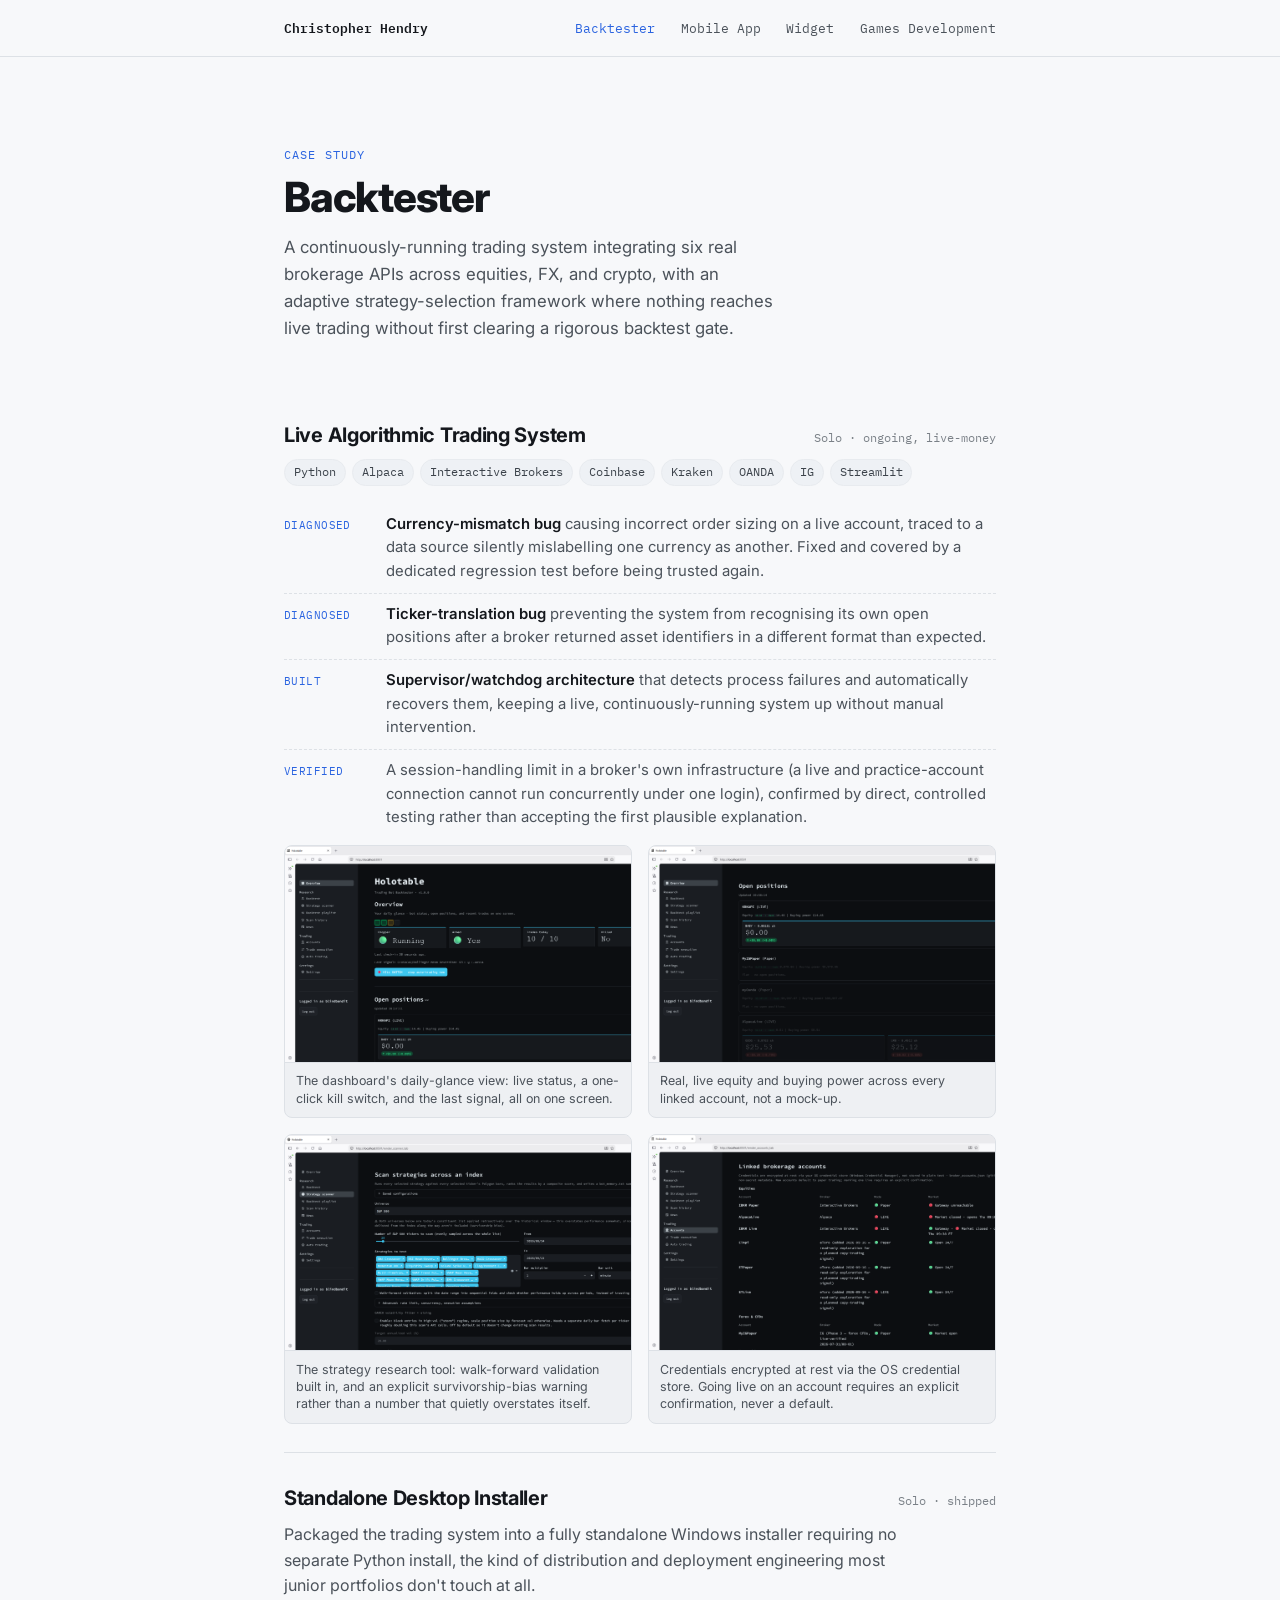
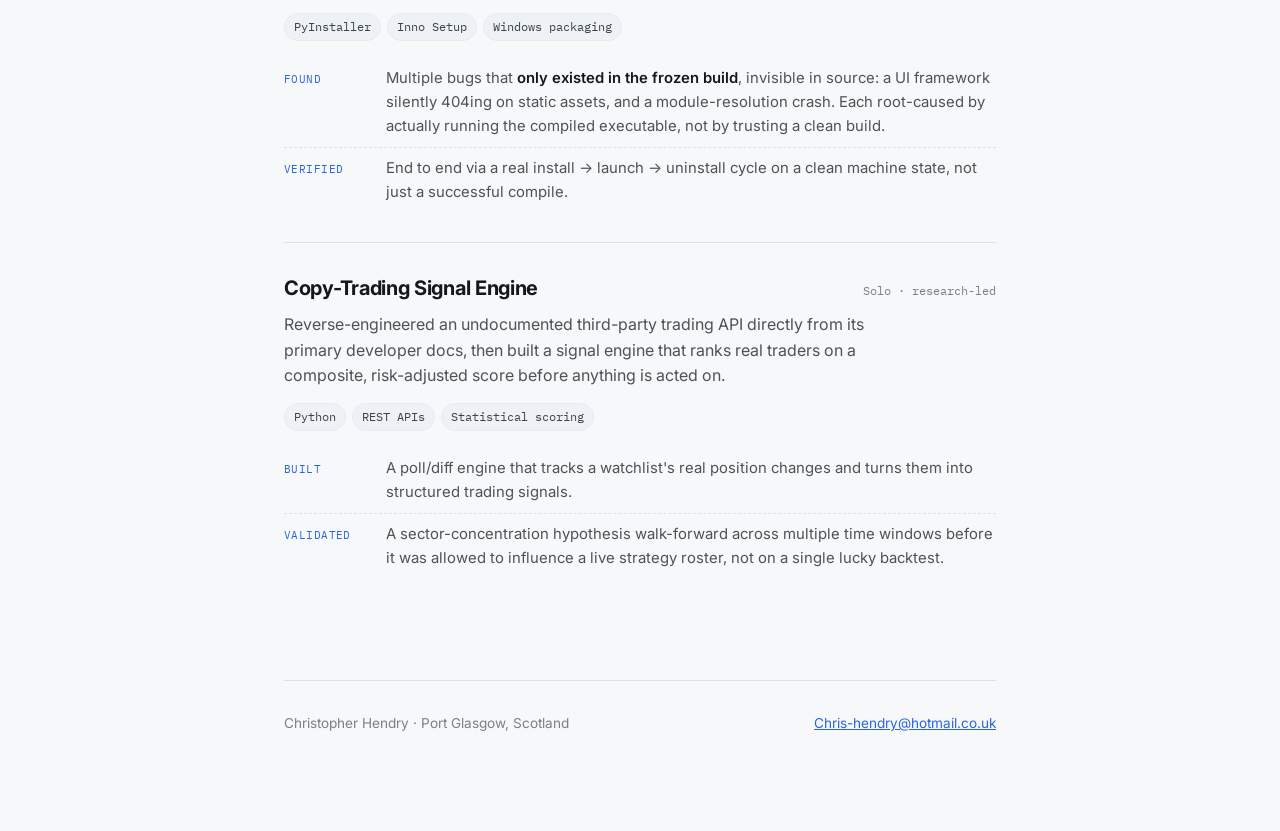
==== backtester.html @ 82032f60 "Split into a multi-page site Separate pages for backtester, mobile app, and widget instead of one lo" ====
<!doctype html>
<html lang="en">
<head>
<meta charset="utf-8">
<meta name="viewport" content="width=device-width, initial-scale=1">
<title>Backtester — Christopher Hendry</title>
<meta name="description" content="A continuously-running multi-broker trading system, its shipped Windows installer, and a copy-trading signal engine built on top of it.">
<link rel="stylesheet" href="styles.css">
</head>
<body>

<nav class="site-nav">
  <div class="site-nav-inner">
    <a class="brand" href="index.html">Christopher Hendry</a>
    <a href="backtester.html" class="active">Backtester</a>
    <a href="mobile-app.html">Mobile App</a>
    <a href="widget.html">Widget</a>
    <a href="games-development.html">Games Development</a>
  </div>
</nav>

<div class="wrap">

  <header class="page-header">
    <p class="eyebrow">Case Study</p>
    <h1>Backtester</h1>
    <p class="tagline">A continuously-running trading system integrating six real brokerage APIs across equities, FX, and crypto, with an adaptive strategy-selection framework where nothing reaches live trading without first clearing a rigorous backtest gate.</p>
  </header>

  <section style="margin-top: 0;">
    <div class="case">
      <div class="case-head">
        <h3>Live Algorithmic Trading System</h3>
        <span class="kind">Solo · ongoing, live-money</span>
      </div>
      <div class="stack">
        <span>Python</span><span>Alpaca</span><span>Interactive Brokers</span><span>Coinbase</span><span>Kraken</span><span>OANDA</span><span>IG</span><span>Streamlit</span>
      </div>
      <ul class="log">
        <li><span class="tag">Diagnosed</span><p><strong>Currency-mismatch bug</strong> causing incorrect order sizing on a live account, traced to a data source silently mislabelling one currency as another. Fixed and covered by a dedicated regression test before being trusted again.</p></li>
        <li><span class="tag">Diagnosed</span><p><strong>Ticker-translation bug</strong> preventing the system from recognising its own open positions after a broker returned asset identifiers in a different format than expected.</p></li>
        <li><span class="tag">Built</span><p><strong>Supervisor/watchdog architecture</strong> that detects process failures and automatically recovers them, keeping a live, continuously-running system up without manual intervention.</p></li>
        <li><span class="tag">Verified</span><p>A session-handling limit in a broker's own infrastructure (a live and practice-account connection cannot run concurrently under one login), confirmed by direct, controlled testing rather than accepting the first plausible explanation.</p></li>
      </ul>

      <div class="gallery gallery-wide">
        <figure>
          <img src="screenshots/dashboard-overview.png" alt="Chopper dashboard overview: status tiles, kill switch, last signal, and open positions" loading="lazy">
          <figcaption>The dashboard's daily-glance view: live status, a one-click kill switch, and the last signal, all on one screen.</figcaption>
        </figure>
        <figure>
          <img src="screenshots/dashboard-open-positions.png" alt="Open positions across every linked brokerage account, live equity and buying power shown per account" loading="lazy">
          <figcaption>Real, live equity and buying power across every linked account, not a mock-up.</figcaption>
        </figure>
        <figure>
          <img src="screenshots/dashboard-strategy-scanner.png" alt="Strategy scanner configuration screen with an explicit survivorship-bias warning and walk-forward validation option" loading="lazy">
          <figcaption>The strategy research tool: walk-forward validation built in, and an explicit survivorship-bias warning rather than a number that quietly overstates itself.</figcaption>
        </figure>
        <figure>
          <img src="screenshots/dashboard-accounts.png" alt="Linked brokerage accounts screen showing encrypted credential storage and live account status" loading="lazy">
          <figcaption>Credentials encrypted at rest via the OS credential store. Going live on an account requires an explicit confirmation, never a default.</figcaption>
        </figure>
      </div>
    </div>

    <div class="case">
      <div class="case-head">
        <h3>Standalone Desktop Installer</h3>
        <span class="kind">Solo · shipped</span>
      </div>
      <p class="summary">Packaged the trading system into a fully standalone Windows installer requiring no separate Python install, the kind of distribution and deployment engineering most junior portfolios don't touch at all.</p>
      <div class="stack">
        <span>PyInstaller</span><span>Inno Setup</span><span>Windows packaging</span>
      </div>
      <ul class="log">
        <li><span class="tag">Found</span><p>Multiple bugs that <strong>only existed in the frozen build</strong>, invisible in source: a UI framework silently 404ing on static assets, and a module-resolution crash. Each root-caused by actually running the compiled executable, not by trusting a clean build.</p></li>
        <li><span class="tag">Verified</span><p>End to end via a real install → launch → uninstall cycle on a clean machine state, not just a successful compile.</p></li>
      </ul>
    </div>

    <div class="case">
      <div class="case-head">
        <h3>Copy-Trading Signal Engine</h3>
        <span class="kind">Solo · research-led</span>
      </div>
      <p class="summary">Reverse-engineered an undocumented third-party trading API directly from its primary developer docs, then built a signal engine that ranks real traders on a composite, risk-adjusted score before anything is acted on.</p>
      <div class="stack">
        <span>Python</span><span>REST APIs</span><span>Statistical scoring</span>
      </div>
      <ul class="log">
        <li><span class="tag">Built</span><p>A poll/diff engine that tracks a watchlist's real position changes and turns them into structured trading signals.</p></li>
        <li><span class="tag">Validated</span><p>A sector-concentration hypothesis walk-forward across multiple time windows before it was allowed to influence a live strategy roster, not on a single lucky backtest.</p></li>
      </ul>
    </div>
  </section>

  <footer>
    <span>Christopher Hendry · Port Glasgow, Scotland</span>
    <a href="mailto:Chris-hendry@hotmail.co.uk">Chris-hendry@hotmail.co.uk</a>
  </footer>

</div>

<div class="lightbox" id="lightbox"><img id="lightbox-img" src="" alt=""></div>
<script src="script.js"></script>
</body>
</html>
---- styles.css ----
@import url('https://fonts.googleapis.com/css2?family=Inter:wght@100..900&family=IBM+Plex+Mono:wght@400;500;600&display=swap');

:root {
  --bg: #0a0b0d;
  --bg-raised: #131519;
  --bg-raised-2: #1a1d22;
  --ink: #eef0f2;
  --ink-soft: #a7adb6;
  --ink-faint: #6b7178;
  --rule: rgba(255,255,255,0.10);
  --rule-soft: rgba(255,255,255,0.06);
  --accent: #5a93ff;
  --accent-bright: #85b2ff;
  --accent-ink: #dbe7ff;
  --accent-soft: rgba(90,147,255,0.14);
  --tag-bg: rgba(255,255,255,0.05);
  --tag-ink: #c3c8d1;
  --link: #85b2ff;
}

@media (prefers-color-scheme: light) {
  :root:not([data-theme="dark"]) {
    --bg: #f7f8fa;
    --bg-raised: #eef0f3;
    --bg-raised-2: #e4e7ec;
    --ink: #14171c;
    --ink-soft: #4b525a;
    --ink-faint: #7a8087;
    --rule: #dde1e6;
    --rule-soft: #e8ebef;
    --accent: #2b64e0;
    --accent-bright: #1d4fc0;
    --accent-ink: #123a8f;
    --accent-soft: #e2ebff;
    --tag-bg: #eef1f5;
    --tag-ink: #3c434b;
    --link: #2b64e0;
  }
}

:root[data-theme="light"] {
  --bg: #f7f8fa;
  --bg-raised: #eef0f3;
  --bg-raised-2: #e4e7ec;
  --ink: #14171c;
  --ink-soft: #4b525a;
  --ink-faint: #7a8087;
  --rule: #dde1e6;
  --rule-soft: #e8ebef;
  --accent: #2b64e0;
  --accent-bright: #1d4fc0;
  --accent-ink: #123a8f;
  --accent-soft: #e2ebff;
  --tag-bg: #eef1f5;
  --tag-ink: #3c434b;
  --link: #2b64e0;
}

* { box-sizing: border-box; }
html { background: var(--bg); }
body {
  background: var(--bg);
  color: var(--ink);
  font-family: 'Inter', system-ui, -apple-system, sans-serif;
  font-size: 16px;
  line-height: 1.6;
  margin: 0;
}
::selection { background: var(--accent-soft); color: var(--accent-ink); }
a { color: var(--link); }

.wrap { max-width: 760px; margin: 0 auto; padding: 0 1.5rem 6rem; }

/* ---------- Site nav ---------- */
.site-nav {
  border-bottom: 1px solid var(--rule);
  margin-bottom: 3rem;
}
.site-nav-inner {
  max-width: 760px;
  margin: 0 auto;
  padding: 1.1rem 1.5rem;
  display: flex;
  align-items: center;
  gap: 1.6rem;
  flex-wrap: wrap;
}
.site-nav a {
  font-family: 'IBM Plex Mono', monospace;
  font-size: 0.82rem;
  text-decoration: none;
  color: var(--ink-soft);
}
.site-nav a.brand {
  color: var(--ink);
  font-weight: 600;
  margin-right: auto;
}
.site-nav a:not(.brand):hover { color: var(--ink); }
.site-nav a.active { color: var(--accent); }

/* ---------- Hero (index only) ---------- */
header.hero { padding-top: 2rem; margin-bottom: 3.5rem; }
.eyebrow {
  font-family: 'IBM Plex Mono', monospace;
  font-size: 0.78rem;
  letter-spacing: 0.09em;
  text-transform: uppercase;
  color: var(--accent);
  margin: 0 0 0.9rem;
}
h1 {
  font-family: 'Inter', sans-serif;
  font-weight: 800;
  font-size: clamp(2.4rem, 6vw, 3.4rem);
  line-height: 1.05;
  margin: 0 0 0.9rem;
  text-wrap: balance;
  letter-spacing: -0.03em;
}
.tagline {
  font-size: 1.15rem;
  color: var(--ink-soft);
  max-width: 46ch;
  text-wrap: balance;
  margin: 0 0 1.6rem;
}
.contact-row {
  display: flex;
  flex-wrap: wrap;
  gap: 0.5rem 0;
  font-family: 'IBM Plex Mono', monospace;
  font-size: 0.85rem;
  color: var(--ink-soft);
}
.contact-row span, .contact-row a {
  padding: 0 1rem;
  border-left: 1px solid var(--rule);
}
.contact-row span:first-child, .contact-row a:first-child {
  padding-left: 0;
  border-left: none;
}
.contact-row a { text-decoration: none; border-bottom: 1px solid transparent; }
.contact-row a:hover { border-bottom-color: var(--link); }

.principles {
  display: grid;
  grid-template-columns: repeat(3, 1fr);
  gap: 1px;
  background: var(--rule);
  border: 1px solid var(--rule);
  border-radius: 8px;
  overflow: hidden;
  margin: 2.4rem 0 0;
}
.principle { background: var(--bg-raised); padding: 1.1rem 1.15rem; }
.principle .num {
  font-family: 'IBM Plex Mono', monospace;
  font-size: 0.72rem;
  color: var(--accent);
  display: block;
  margin-bottom: 0.4rem;
}
.principle p { margin: 0; font-size: 0.9rem; color: var(--ink-soft); line-height: 1.45; }

/* ---------- Sections ---------- */
section { margin-top: 4.2rem; }
.section-head {
  display: flex;
  align-items: baseline;
  gap: 0.9rem;
  margin-bottom: 1.6rem;
  border-bottom: 1px solid var(--rule);
  padding-bottom: 0.8rem;
}
.section-head h2 {
  font-family: 'Inter', sans-serif;
  font-weight: 700;
  font-size: 1.5rem;
  letter-spacing: -0.02em;
  margin: 0;
}
.section-head .section-note {
  font-family: 'IBM Plex Mono', monospace;
  font-size: 0.75rem;
  color: var(--ink-faint);
}

/* ---------- Project hub cards (index only) ---------- */
.project-grid {
  display: grid;
  grid-template-columns: 1fr 1fr;
  gap: 1px;
  background: var(--rule);
  border: 1px solid var(--rule);
  border-radius: 8px;
  overflow: hidden;
}
.project-card {
  background: var(--bg-raised);
  padding: 1.4rem 1.5rem;
  text-decoration: none;
  color: inherit;
  display: block;
  transition: background 0.15s ease;
}
.project-card:hover { background: var(--bg-raised-2); }
.project-card .tag-line {
  font-family: 'IBM Plex Mono', monospace;
  font-size: 0.7rem;
  color: var(--accent);
  text-transform: uppercase;
  letter-spacing: 0.06em;
  margin-bottom: 0.5rem;
}
.project-card h3 {
  font-family: 'Inter', sans-serif;
  font-weight: 700;
  font-size: 1.1rem;
  letter-spacing: -0.01em;
  margin: 0 0 0.4rem;
  color: var(--ink);
}
.project-card p { margin: 0; font-size: 0.88rem; color: var(--ink-soft); line-height: 1.45; }
.project-card .go {
  display: inline-block;
  margin-top: 0.8rem;
  font-family: 'IBM Plex Mono', monospace;
  font-size: 0.78rem;
  color: var(--accent);
}

/* ---------- Page header (sub-pages) ---------- */
.page-header { padding-top: 2.5rem; margin-bottom: 3rem; }
.page-header .eyebrow { margin-bottom: 0.7rem; }
.page-header h1 { font-size: clamp(2rem, 5vw, 2.6rem); }
.page-header .tagline { font-size: 1.05rem; }

/* ---------- Case studies ---------- */
.case { padding: 1.8rem 0; border-bottom: 1px solid var(--rule); }
.case:last-child { border-bottom: none; }
.case-head {
  display: flex;
  justify-content: space-between;
  align-items: baseline;
  gap: 1rem;
  flex-wrap: wrap;
  margin-bottom: 0.5rem;
}
.case h3 {
  font-family: 'Inter', sans-serif;
  font-weight: 700;
  font-size: 1.25rem;
  letter-spacing: -0.015em;
  margin: 0;
}
.case .kind { font-family: 'IBM Plex Mono', monospace; font-size: 0.72rem; color: var(--ink-faint); white-space: nowrap; }
.case .summary { color: var(--ink-soft); margin: 0 0 0.9rem; max-width: 62ch; }

.stack { display: flex; flex-wrap: wrap; gap: 0.4rem; margin-bottom: 1.1rem; }
.stack span {
  font-family: 'IBM Plex Mono', monospace;
  font-size: 0.72rem;
  background: var(--tag-bg);
  color: var(--tag-ink);
  border: 1px solid var(--rule-soft);
  padding: 0.22rem 0.55rem;
  border-radius: 999px;
}

/* ---------- Image gallery ---------- */
.gallery { display: grid; grid-template-columns: repeat(auto-fill, minmax(150px, 1fr)); gap: 1rem; margin-top: 0.4rem; }
.gallery figure { margin: 0; background: var(--bg-raised); border: 1px solid var(--rule); border-radius: 8px; overflow: hidden; }
.gallery img { display: block; width: 100%; aspect-ratio: 9 / 19.5; object-fit: cover; object-position: top; border-bottom: 1px solid var(--rule); cursor: zoom-in; }
.gallery-wide { grid-template-columns: repeat(auto-fill, minmax(260px, 1fr)); }
.gallery-wide img { aspect-ratio: 16 / 10; object-position: top left; }
.gallery-single { grid-template-columns: minmax(220px, 320px); }
.gallery figcaption { padding: 0.6rem 0.7rem; font-size: 0.78rem; color: var(--ink-soft); line-height: 1.4; }
.gallery figcaption strong { color: var(--ink); }

.lightbox {
  position: fixed; inset: 0; background: rgba(3,4,5,0.88);
  display: none; align-items: center; justify-content: center;
  padding: 3vh 2vw; z-index: 50; cursor: zoom-out;
}
.lightbox.open { display: flex; }
.lightbox img { max-height: 94vh; max-width: 92vw; border-radius: 8px; box-shadow: 0 20px 60px rgba(0,0,0,0.5); }

/* ---------- Video embed ---------- */
.video-embed {
  position: relative;
  width: 100%;
  aspect-ratio: 16 / 9;
  background: var(--bg-raised);
  border: 1px solid var(--rule);
  border-radius: 8px;
  overflow: hidden;
  margin: 1.4rem 0;
}
.video-embed iframe { position: absolute; inset: 0; width: 100%; height: 100%; border: 0; }
.video-caption { font-size: 0.85rem; color: var(--ink-soft); margin-top: -0.6rem; margin-bottom: 1.4rem; }

/* ---------- Log entries ---------- */
.log { margin: 0; padding: 0; list-style: none; }
.log li { display: grid; grid-template-columns: 5.5rem 1fr; gap: 0.9rem; padding: 0.55rem 0; font-size: 0.93rem; align-items: baseline; }
.log li + li { border-top: 1px dashed var(--rule); }
.log .tag {
  font-family: 'IBM Plex Mono', monospace;
  font-size: 0.68rem;
  letter-spacing: 0.04em;
  text-transform: uppercase;
  color: var(--accent);
  padding-top: 0.15rem;
}
.log p { margin: 0; color: var(--ink-soft); }
.log strong { color: var(--ink); font-weight: 600; }

/* ---------- Education / skills (index only) ---------- */
.edu-row { display: flex; justify-content: space-between; gap: 1rem; flex-wrap: wrap; padding: 0.9rem 0; border-bottom: 1px solid var(--rule); }
.edu-row:last-child { border-bottom: none; }
.edu-row .what strong { display: block; font-size: 1rem; font-weight: 600; }
.edu-row .what span { color: var(--ink-faint); font-size: 0.85rem; }
.edu-row .when { font-family: 'IBM Plex Mono', monospace; font-size: 0.8rem; color: var(--ink-soft); white-space: nowrap; }
.grade {
  font-family: 'IBM Plex Mono', monospace;
  font-size: 0.72rem;
  color: var(--accent-ink);
  background: var(--accent-soft);
  padding: 0.15rem 0.5rem;
  border-radius: 999px;
  margin-left: 0.5rem;
}

.skills-grid { display: grid; grid-template-columns: 1fr 1fr; gap: 0.9rem 2rem; }
.skills-grid .group-label {
  font-family: 'IBM Plex Mono', monospace;
  font-size: 0.72rem;
  text-transform: uppercase;
  letter-spacing: 0.06em;
  color: var(--ink-faint);
  margin-bottom: 0.4rem;
}
.skills-grid .tags { display: flex; flex-wrap: wrap; gap: 0.35rem; }
.skills-grid .tags span {
  font-family: 'IBM Plex Mono', monospace;
  font-size: 0.76rem;
  color: var(--ink-soft);
  background: var(--tag-bg);
  border: 1px solid var(--rule-soft);
  padding: 0.2rem 0.5rem;
  border-radius: 999px;
}

footer {
  margin-top: 4.5rem;
  padding-top: 2rem;
  border-top: 1px solid var(--rule);
  color: var(--ink-faint);
  font-size: 0.85rem;
  display: flex;
  justify-content: space-between;
  flex-wrap: wrap;
  gap: 0.6rem;
}

@media (max-width: 620px) {
  .wrap { padding: 0 1.25rem 4rem; }
  .principles { grid-template-columns: 1fr; }
  .project-grid { grid-template-columns: 1fr; }
  .skills-grid { grid-template-columns: 1fr; }
  .log li { grid-template-columns: 1fr; gap: 0.15rem; }
  .contact-row span, .contact-row a { border-left: none; padding: 0; }
}
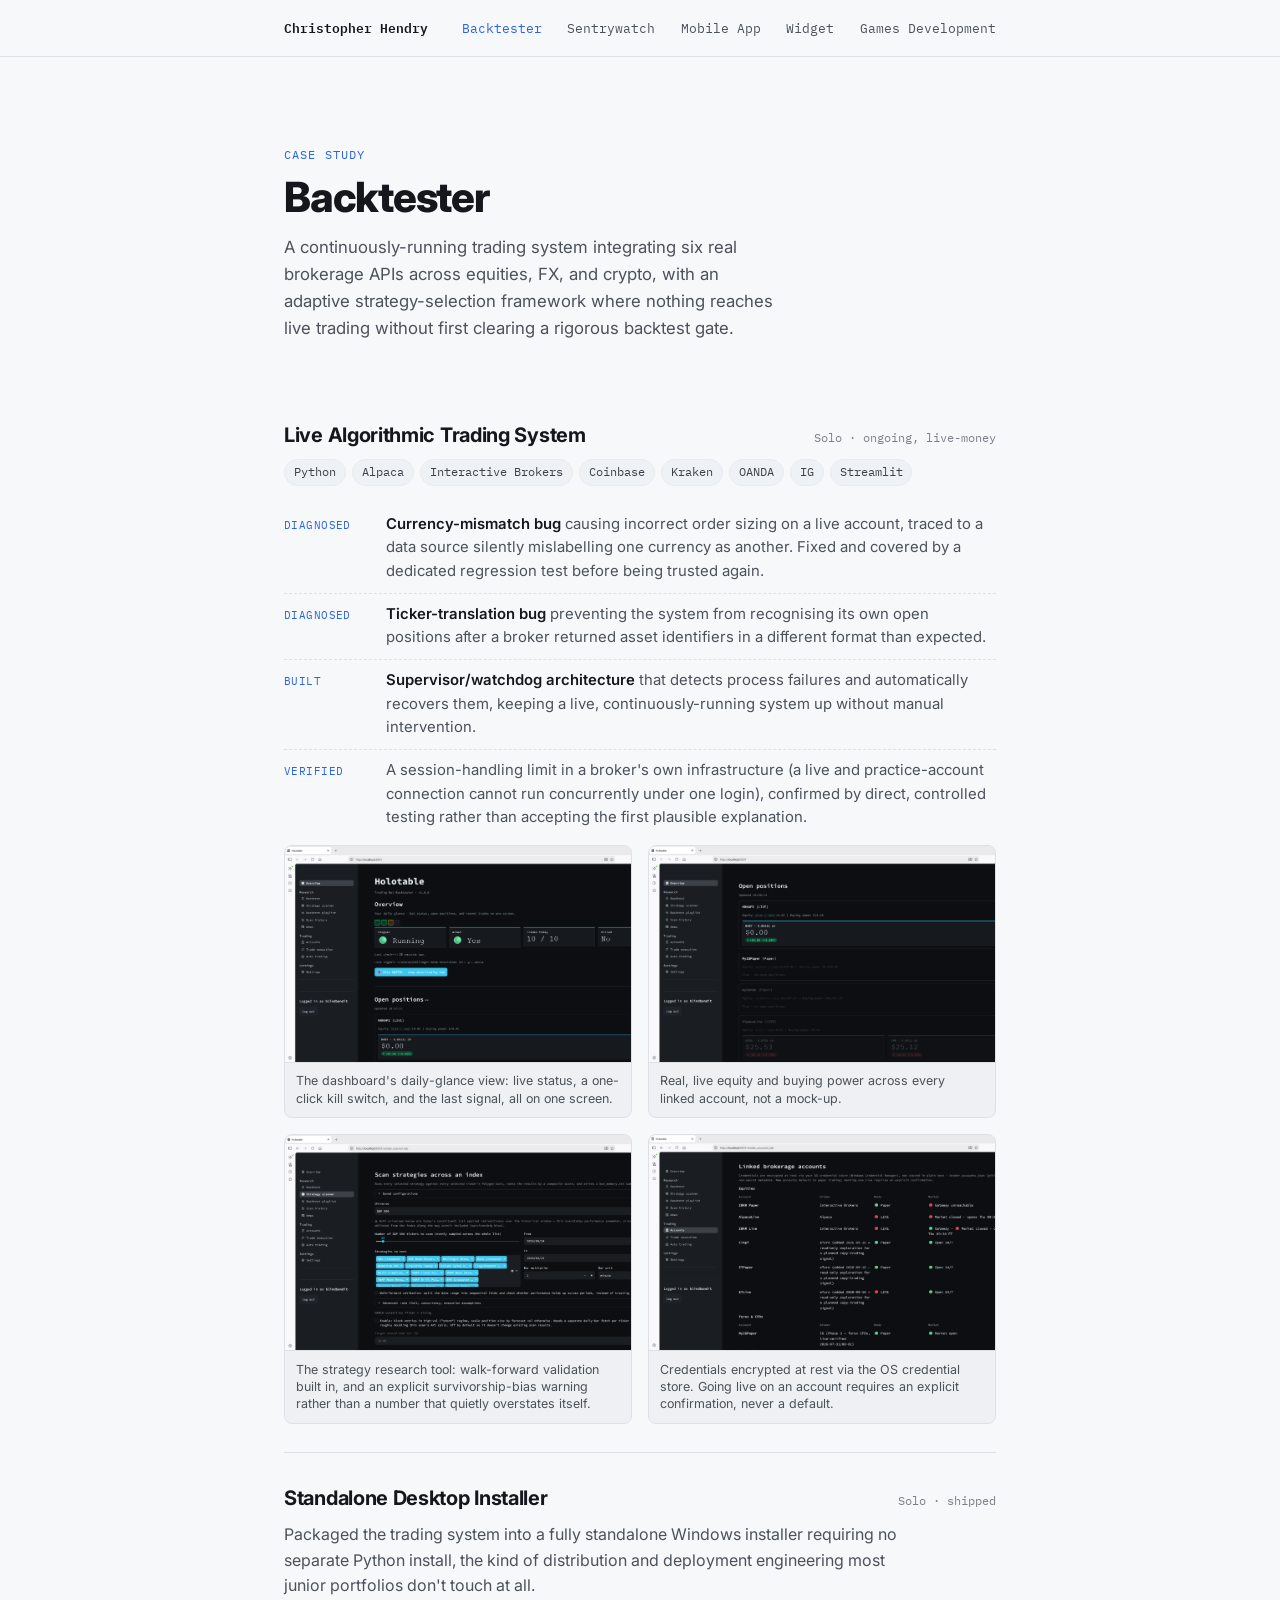
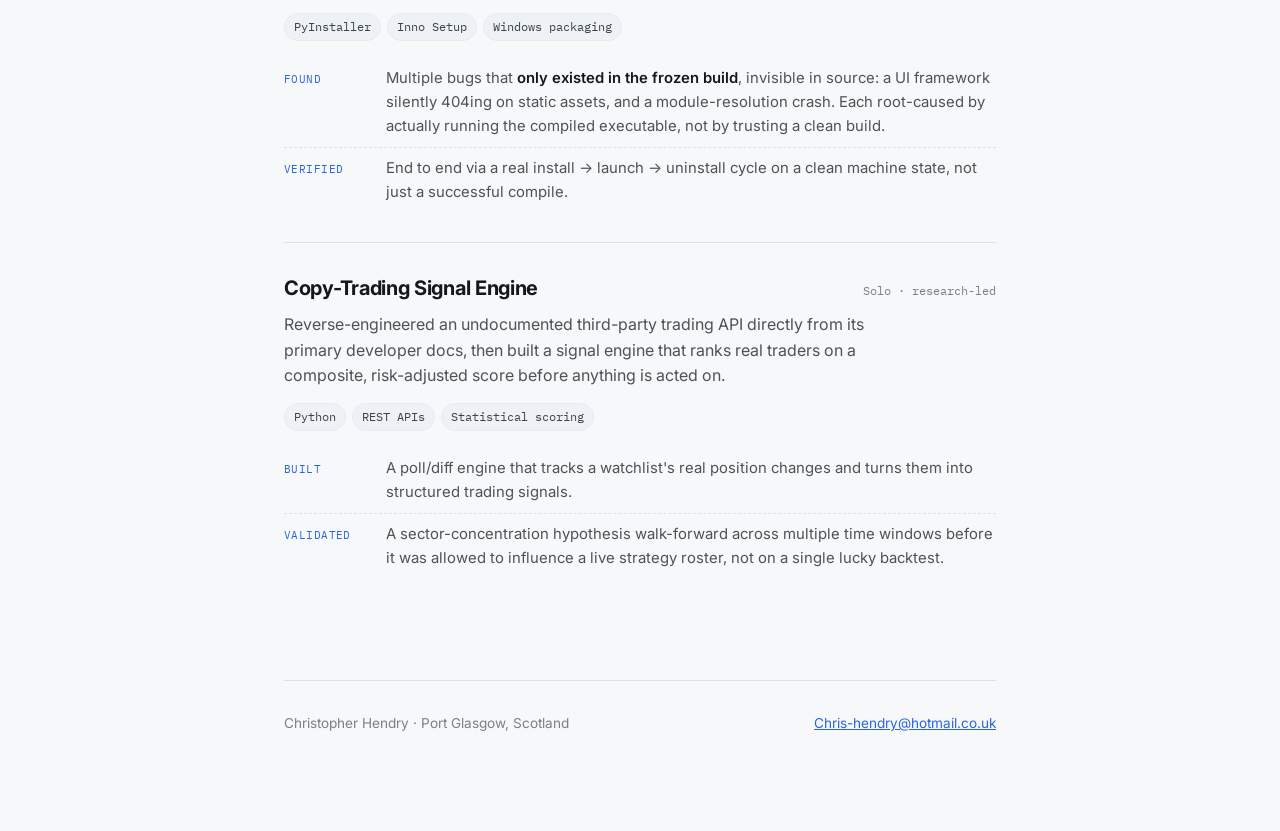
==== commit d1781d2e: "Add Sentrywatch case study page Open-core Windows process watchdog with a local dashboard and a Flut" ====
--- a/backtester.html
+++ b/backtester.html
@@ -13,6 +13,7 @@
   <div class="site-nav-inner">
     <a class="brand" href="index.html">Christopher Hendry</a>
     <a href="backtester.html" class="active">Backtester</a>
+    <a href="sentrywatch.html">Sentrywatch</a>
     <a href="mobile-app.html">Mobile App</a>
     <a href="widget.html">Widget</a>
     <a href="games-development.html">Games Development</a>
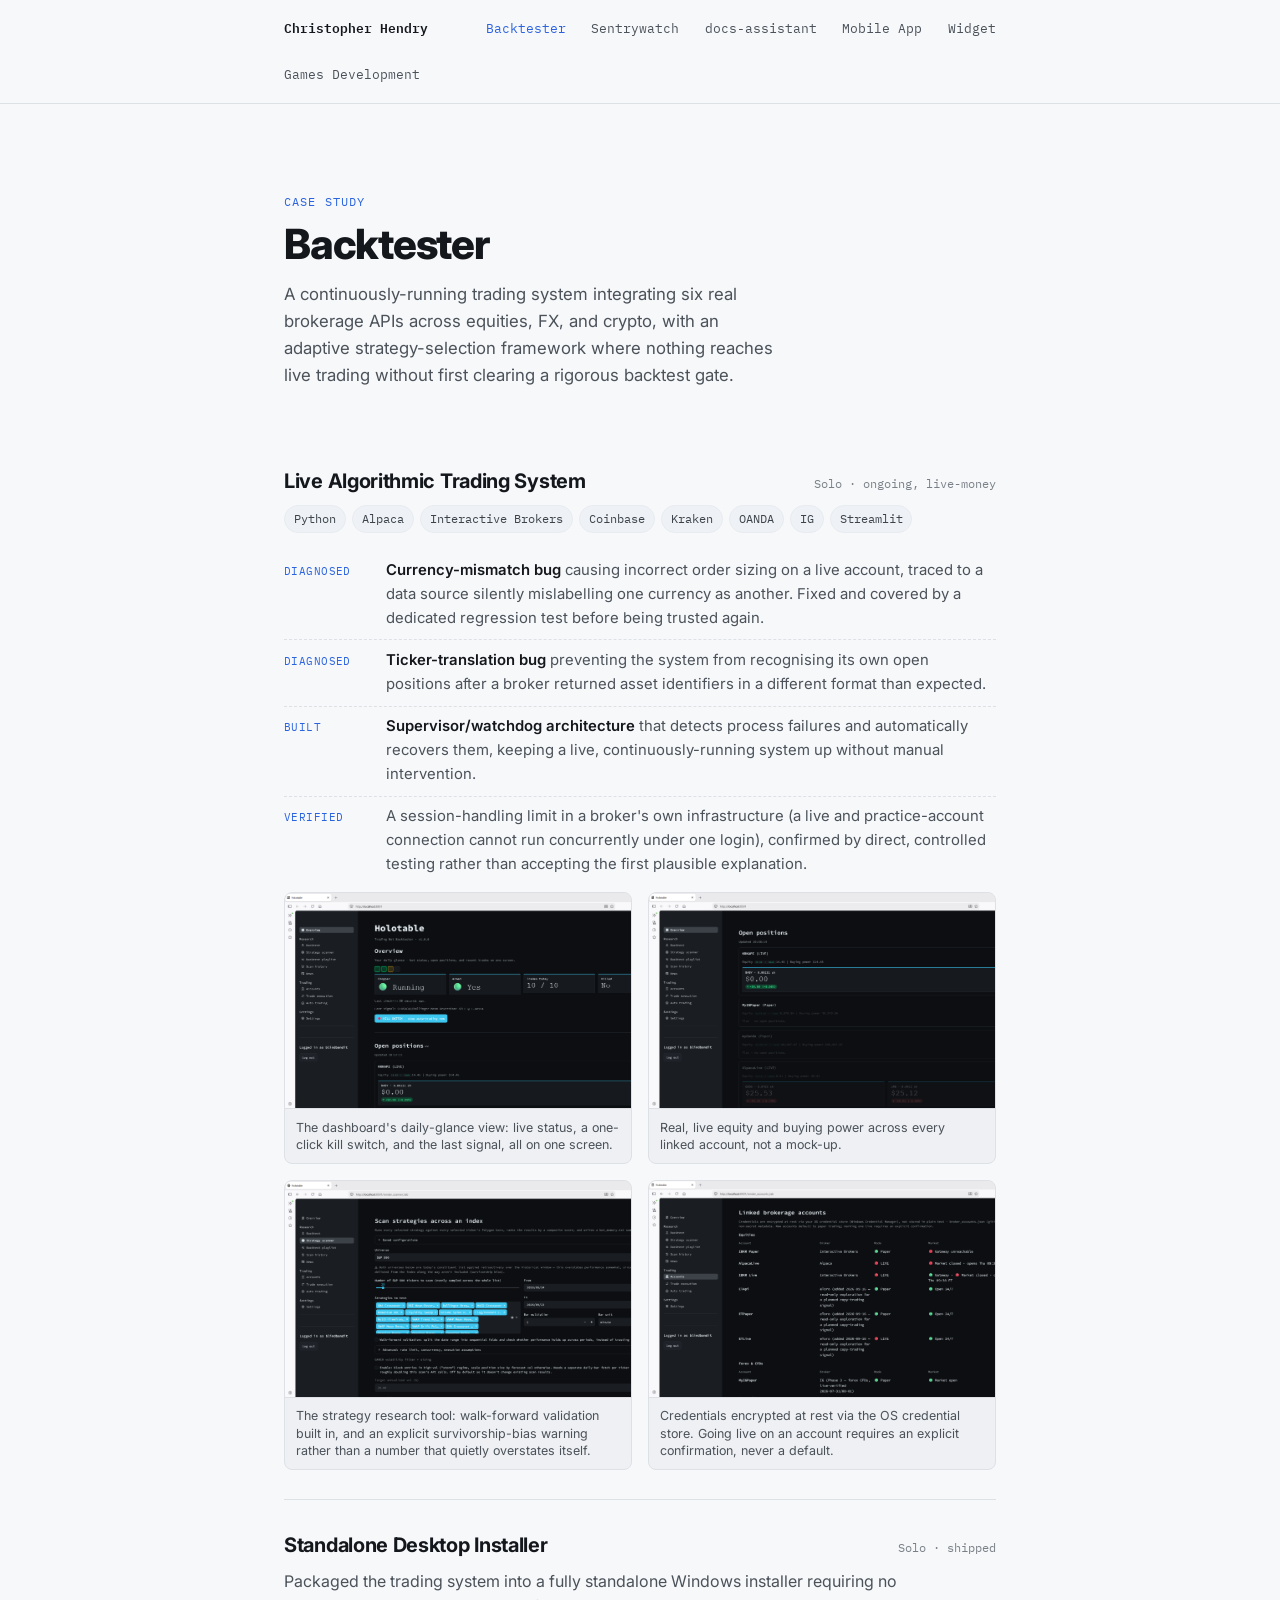
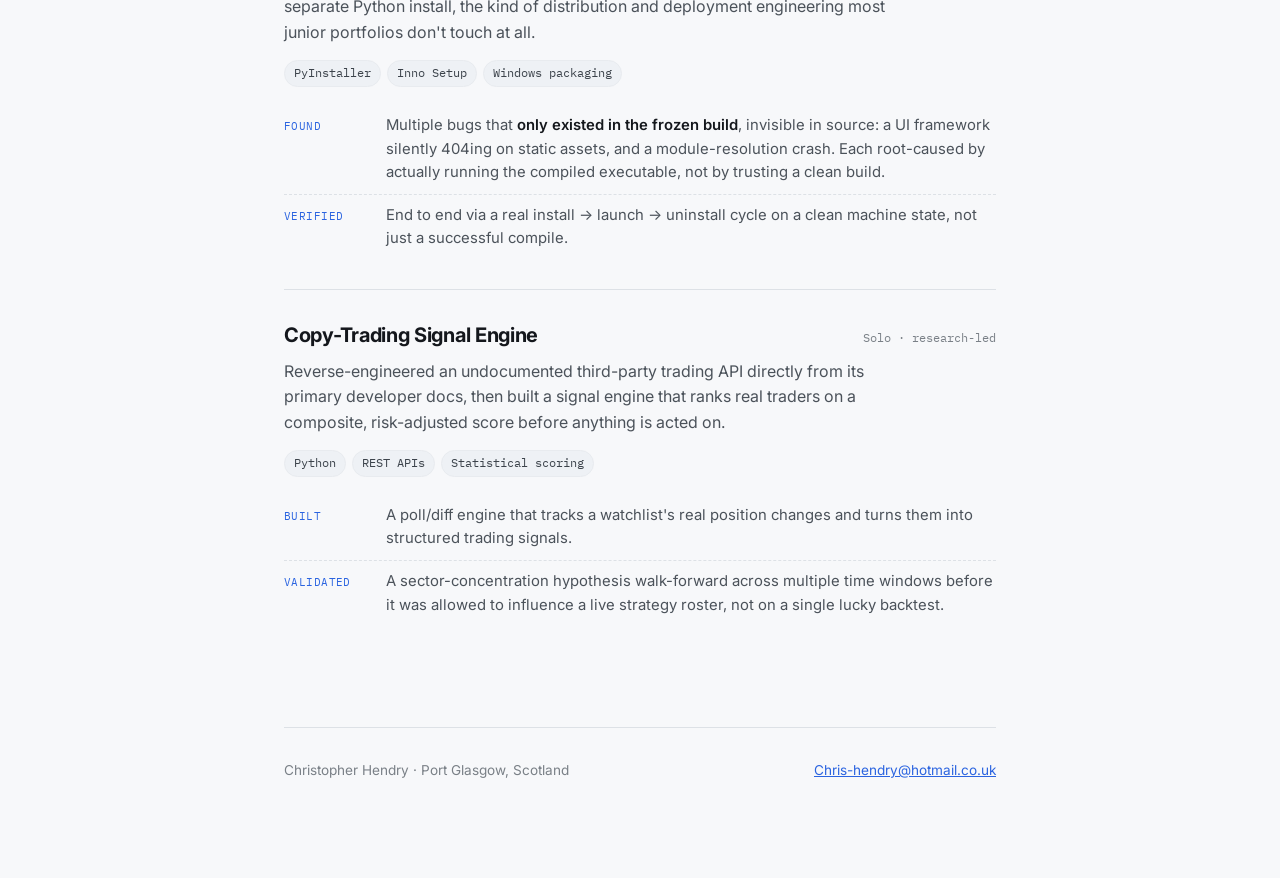
==== commit 6c09e0ab: "Add docs-assistant as its own case study page New page for the hybrid-retrieval RAG assistant: Chrom" ====
--- a/backtester.html
+++ b/backtester.html
@@ -14,6 +14,7 @@
     <a class="brand" href="index.html">Christopher Hendry</a>
     <a href="backtester.html" class="active">Backtester</a>
     <a href="sentrywatch.html">Sentrywatch</a>
+    <a href="docs-assistant.html">docs-assistant</a>
     <a href="mobile-app.html">Mobile App</a>
     <a href="widget.html">Widget</a>
     <a href="games-development.html">Games Development</a>
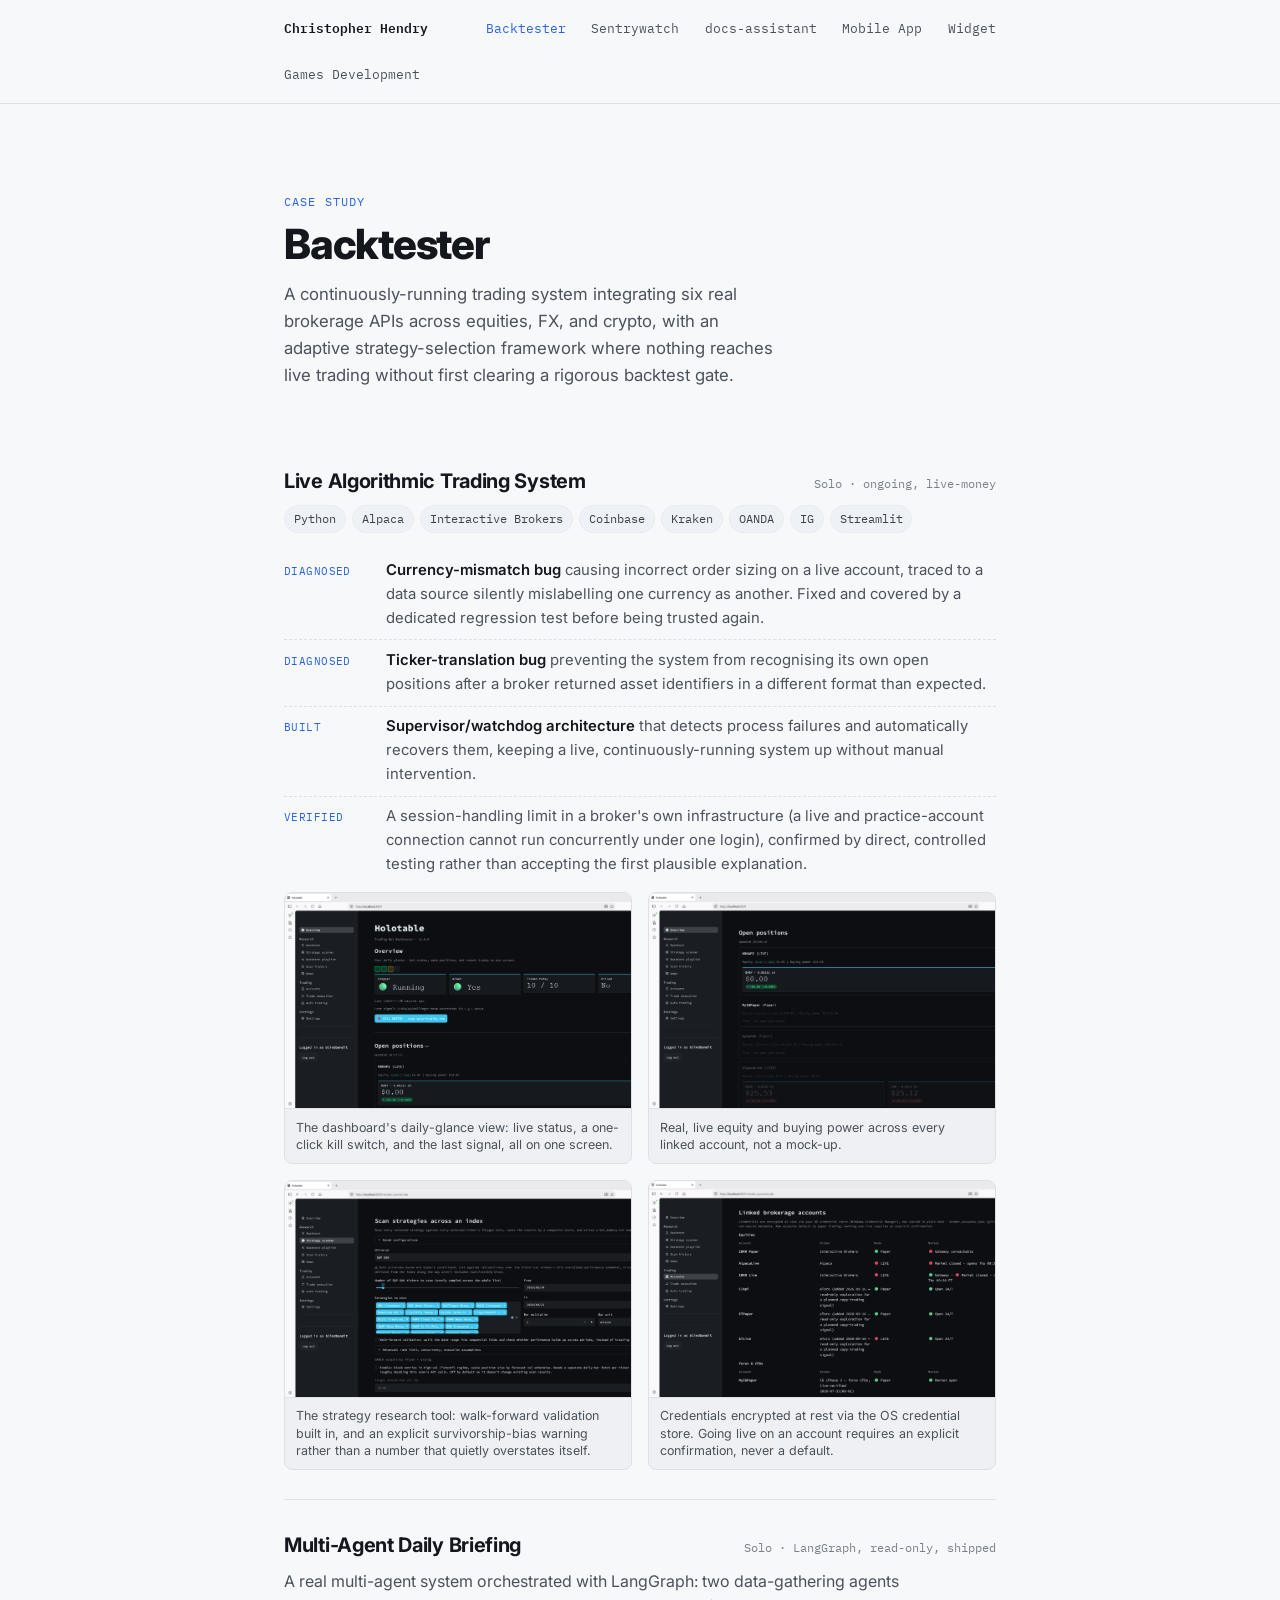
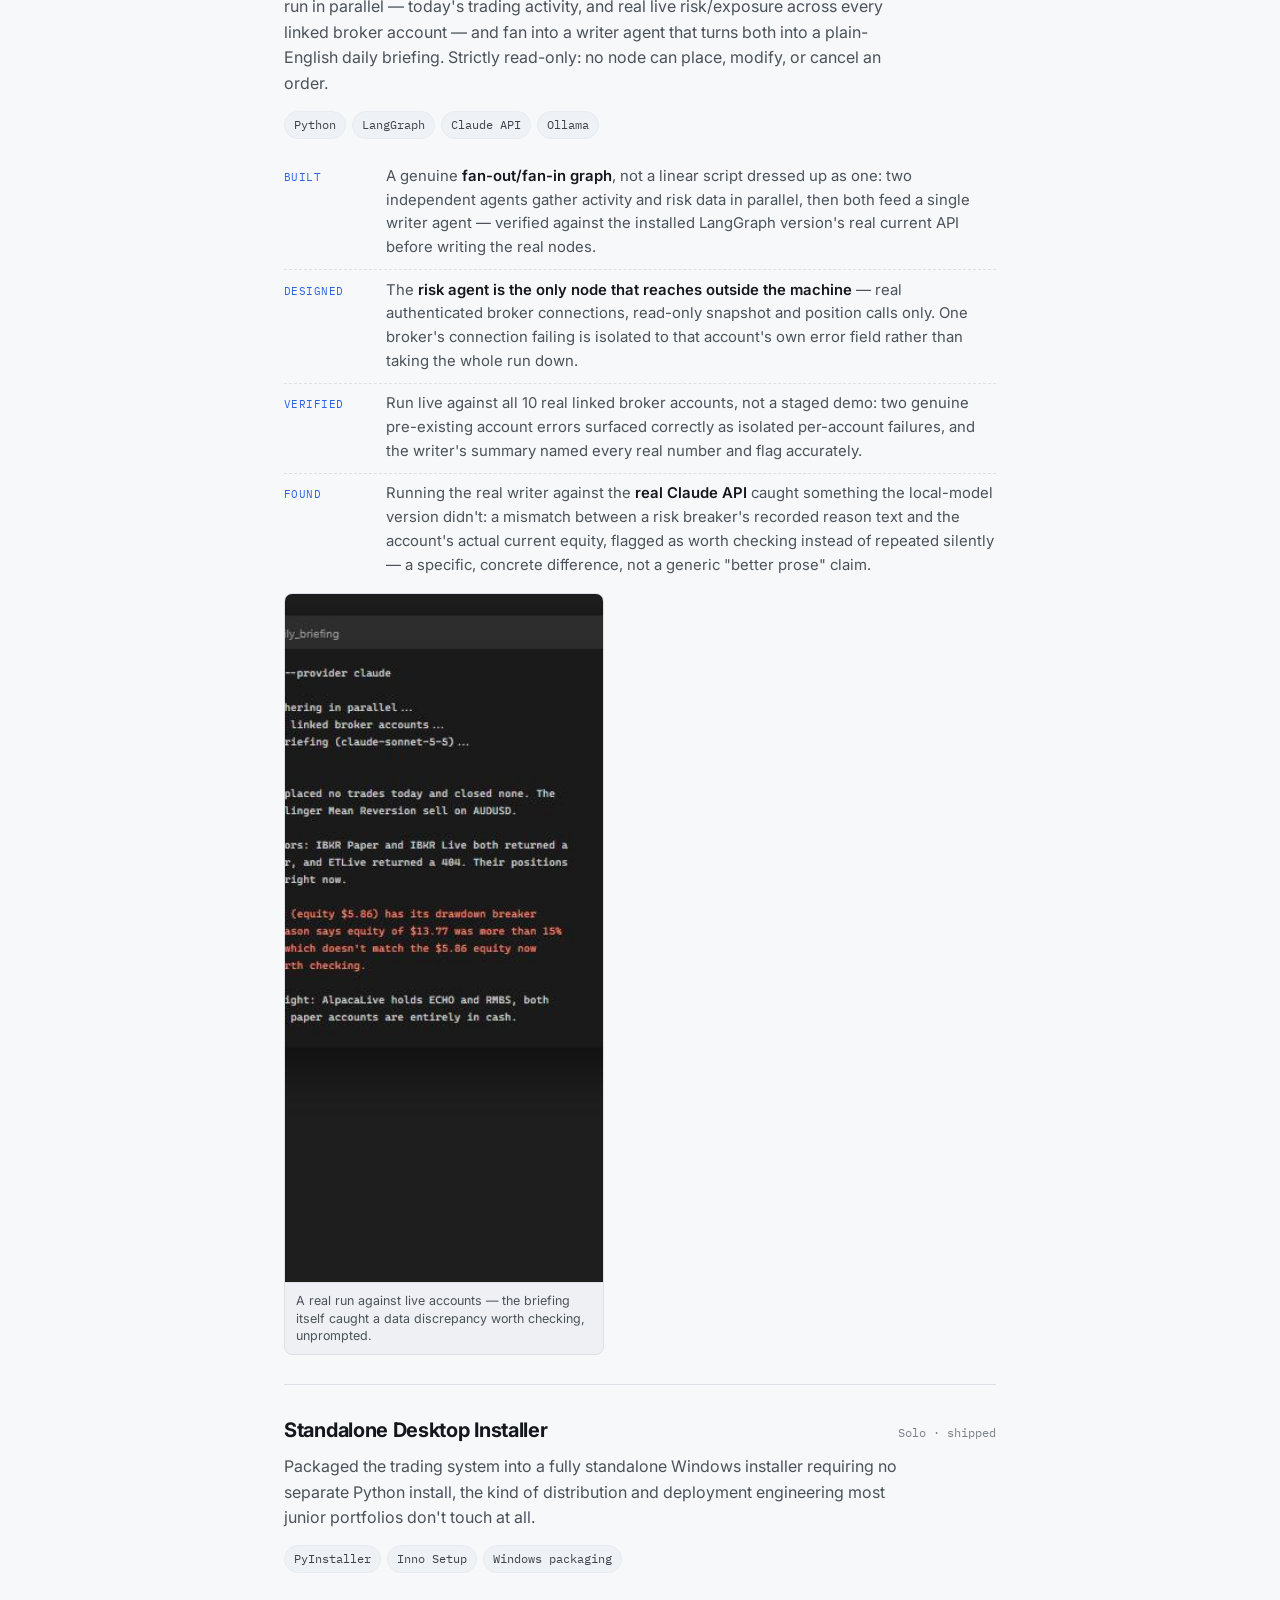
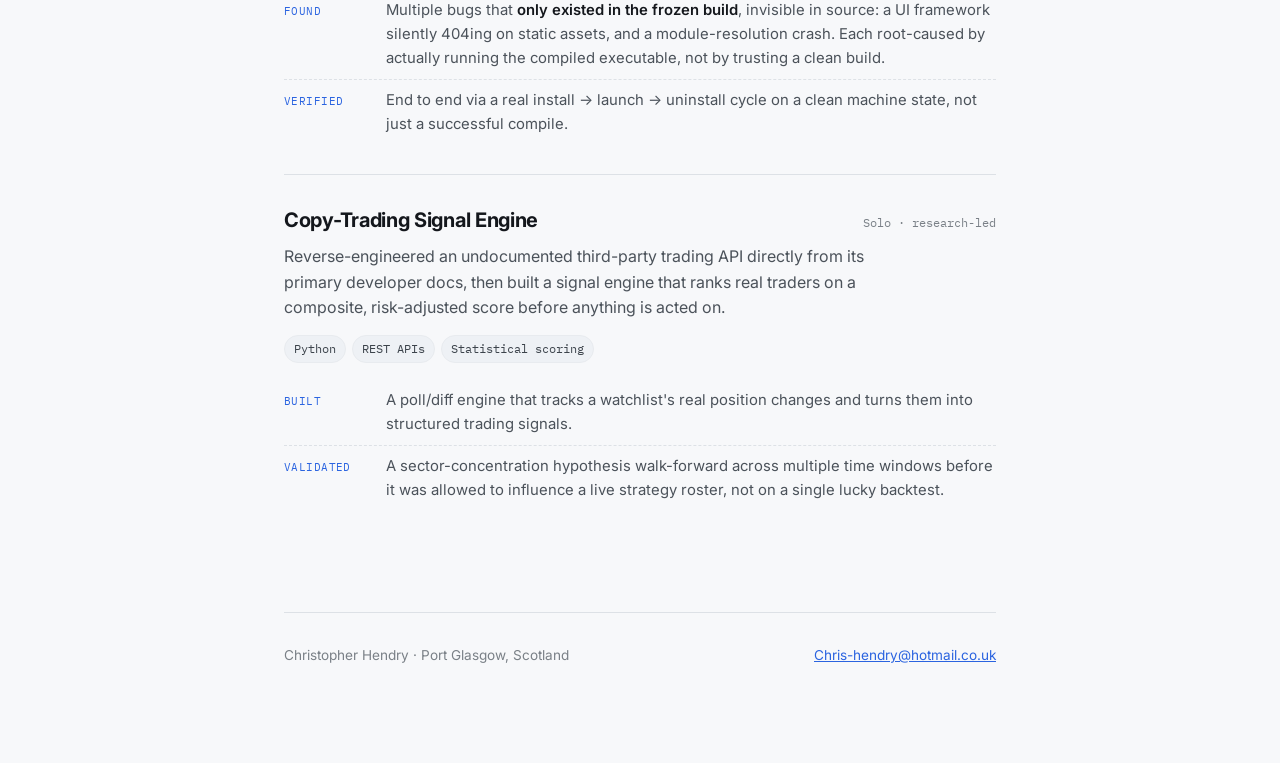
==== commit cb0c0a52: "Add the multi-agent daily briefing to the Backtester case study New case block: a real LangGraph fan" ====
--- a/backtester.html
+++ b/backtester.html
@@ -4,7 +4,7 @@
 <meta charset="utf-8">
 <meta name="viewport" content="width=device-width, initial-scale=1">
 <title>Backtester — Christopher Hendry</title>
-<meta name="description" content="A continuously-running multi-broker trading system, its shipped Windows installer, and a copy-trading signal engine built on top of it.">
+<meta name="description" content="A continuously-running multi-broker trading system, its shipped Windows installer, a copy-trading signal engine, and a LangGraph multi-agent daily briefing built on top of it.">
 <link rel="stylesheet" href="styles.css">
 </head>
 <body>
@@ -67,6 +67,30 @@
 
     <div class="case">
       <div class="case-head">
+        <h3>Multi-Agent Daily Briefing</h3>
+        <span class="kind">Solo · LangGraph, read-only, shipped</span>
+      </div>
+      <p class="summary">A real multi-agent system orchestrated with LangGraph: two data-gathering agents run in parallel — today's trading activity, and real live risk/exposure across every linked broker account — and fan into a writer agent that turns both into a plain-English daily briefing. Strictly read-only: no node can place, modify, or cancel an order.</p>
+      <div class="stack">
+        <span>Python</span><span>LangGraph</span><span>Claude API</span><span>Ollama</span>
+      </div>
+      <ul class="log">
+        <li><span class="tag">Built</span><p>A genuine <strong>fan-out/fan-in graph</strong>, not a linear script dressed up as one: two independent agents gather activity and risk data in parallel, then both feed a single writer agent — verified against the installed LangGraph version's real current API before writing the real nodes.</p></li>
+        <li><span class="tag">Designed</span><p>The <strong>risk agent is the only node that reaches outside the machine</strong> — real authenticated broker connections, read-only snapshot and position calls only. One broker's connection failing is isolated to that account's own error field rather than taking the whole run down.</p></li>
+        <li><span class="tag">Verified</span><p>Run live against all 10 real linked broker accounts, not a staged demo: two genuine pre-existing account errors surfaced correctly as isolated per-account failures, and the writer's summary named every real number and flag accurately.</p></li>
+        <li><span class="tag">Found</span><p>Running the real writer against the <strong>real Claude API</strong> caught something the local-model version didn't: a mismatch between a risk breaker's recorded reason text and the account's actual current equity, flagged as worth checking instead of repeated silently — a specific, concrete difference, not a generic "better prose" claim.</p></li>
+      </ul>
+
+      <div class="gallery gallery-single">
+        <figure>
+          <img src="screenshots/backtester-daily-briefing.jpg" alt="Terminal output of the real multi-agent daily briefing run against live broker accounts, with the Claude-generated briefing flagging a real data discrepancy" loading="lazy">
+          <figcaption>A real run against live accounts — the briefing itself caught a data discrepancy worth checking, unprompted.</figcaption>
+        </figure>
+      </div>
+    </div>
+
+    <div class="case">
+      <div class="case-head">
         <h3>Standalone Desktop Installer</h3>
         <span class="kind">Solo · shipped</span>
       </div>
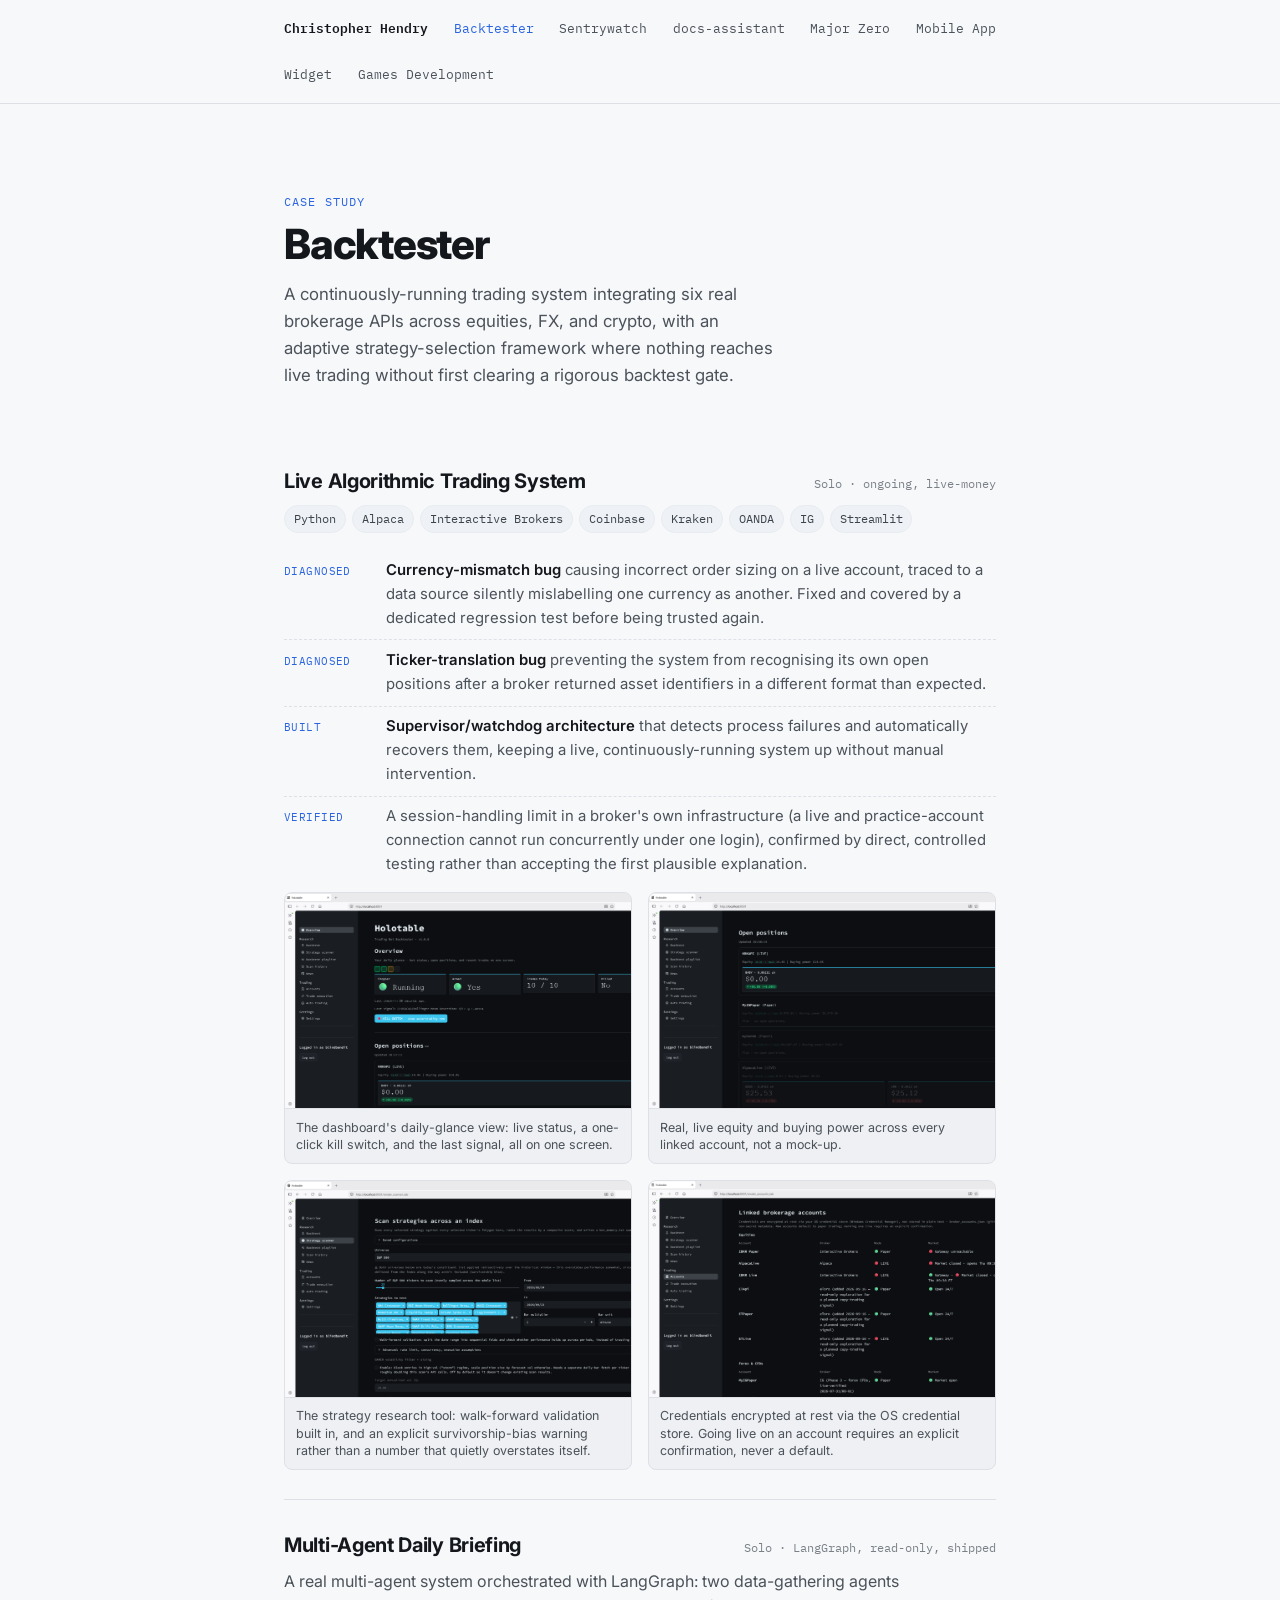
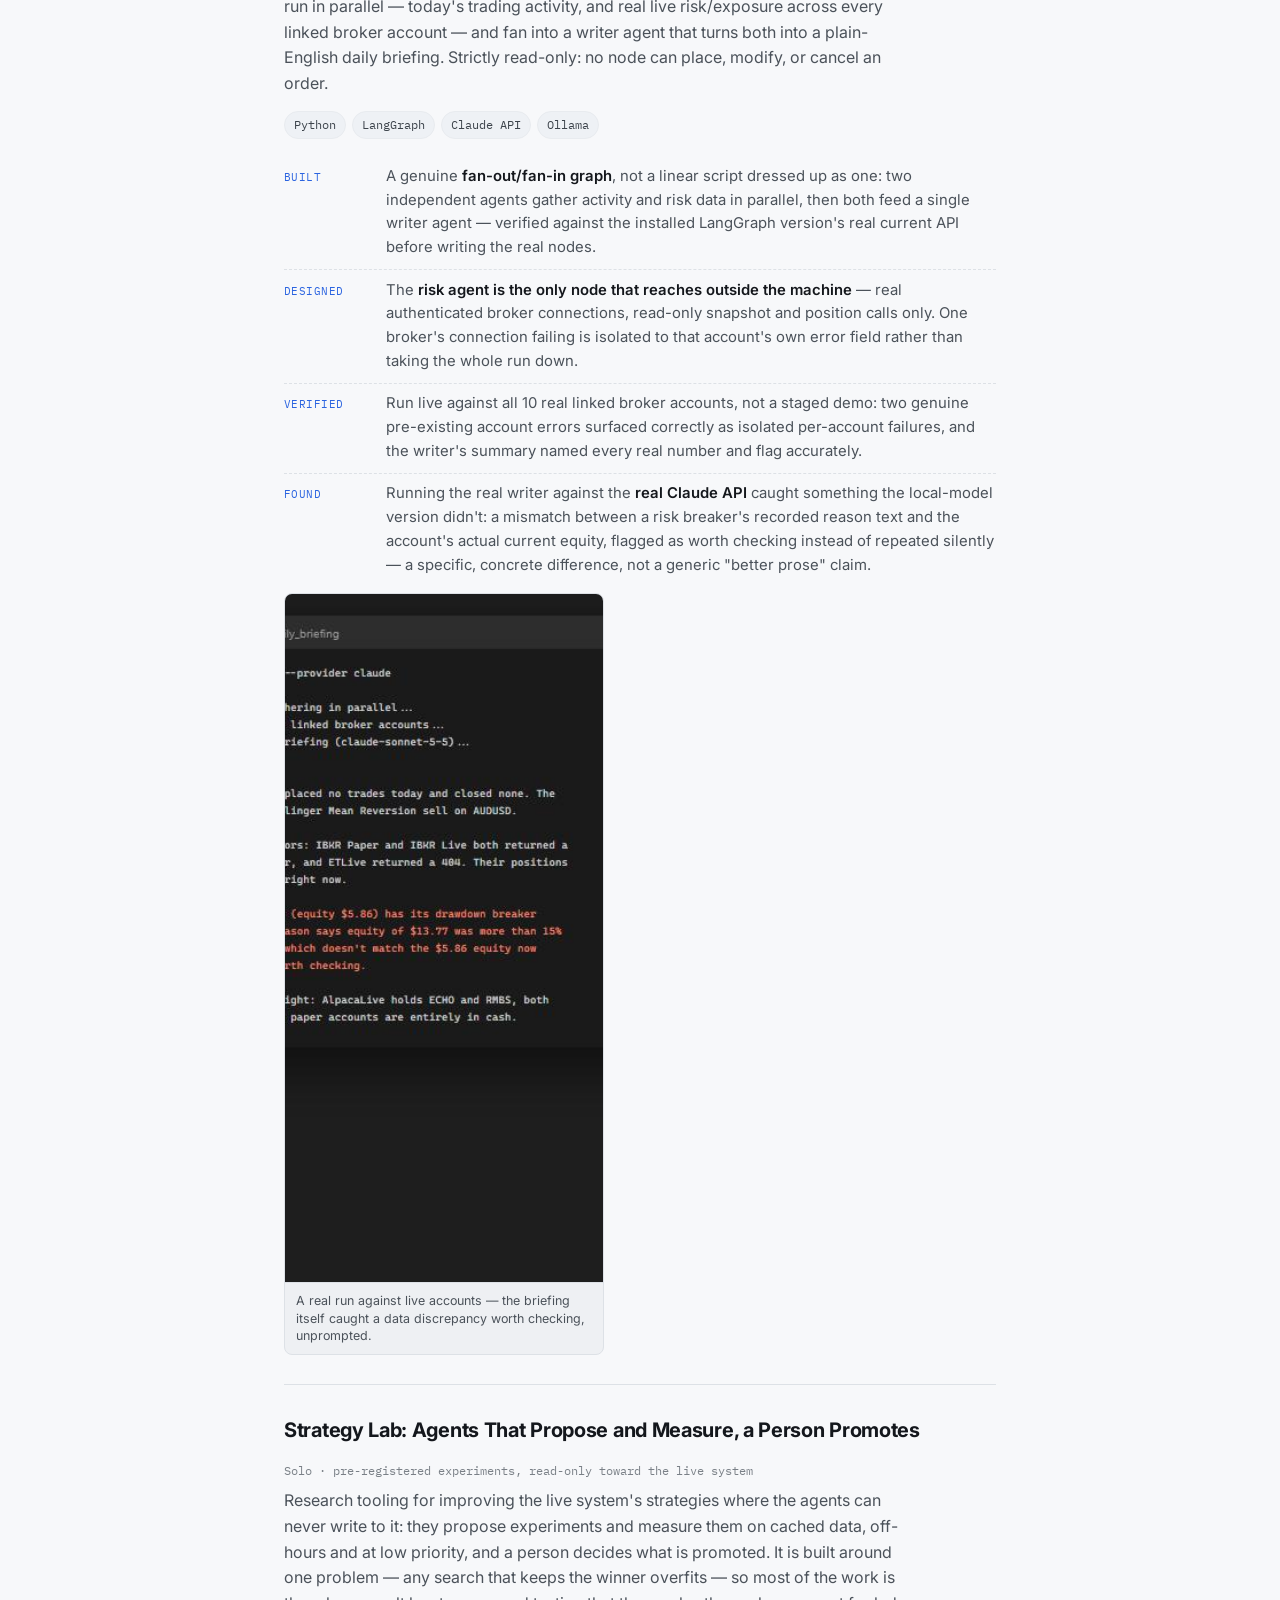
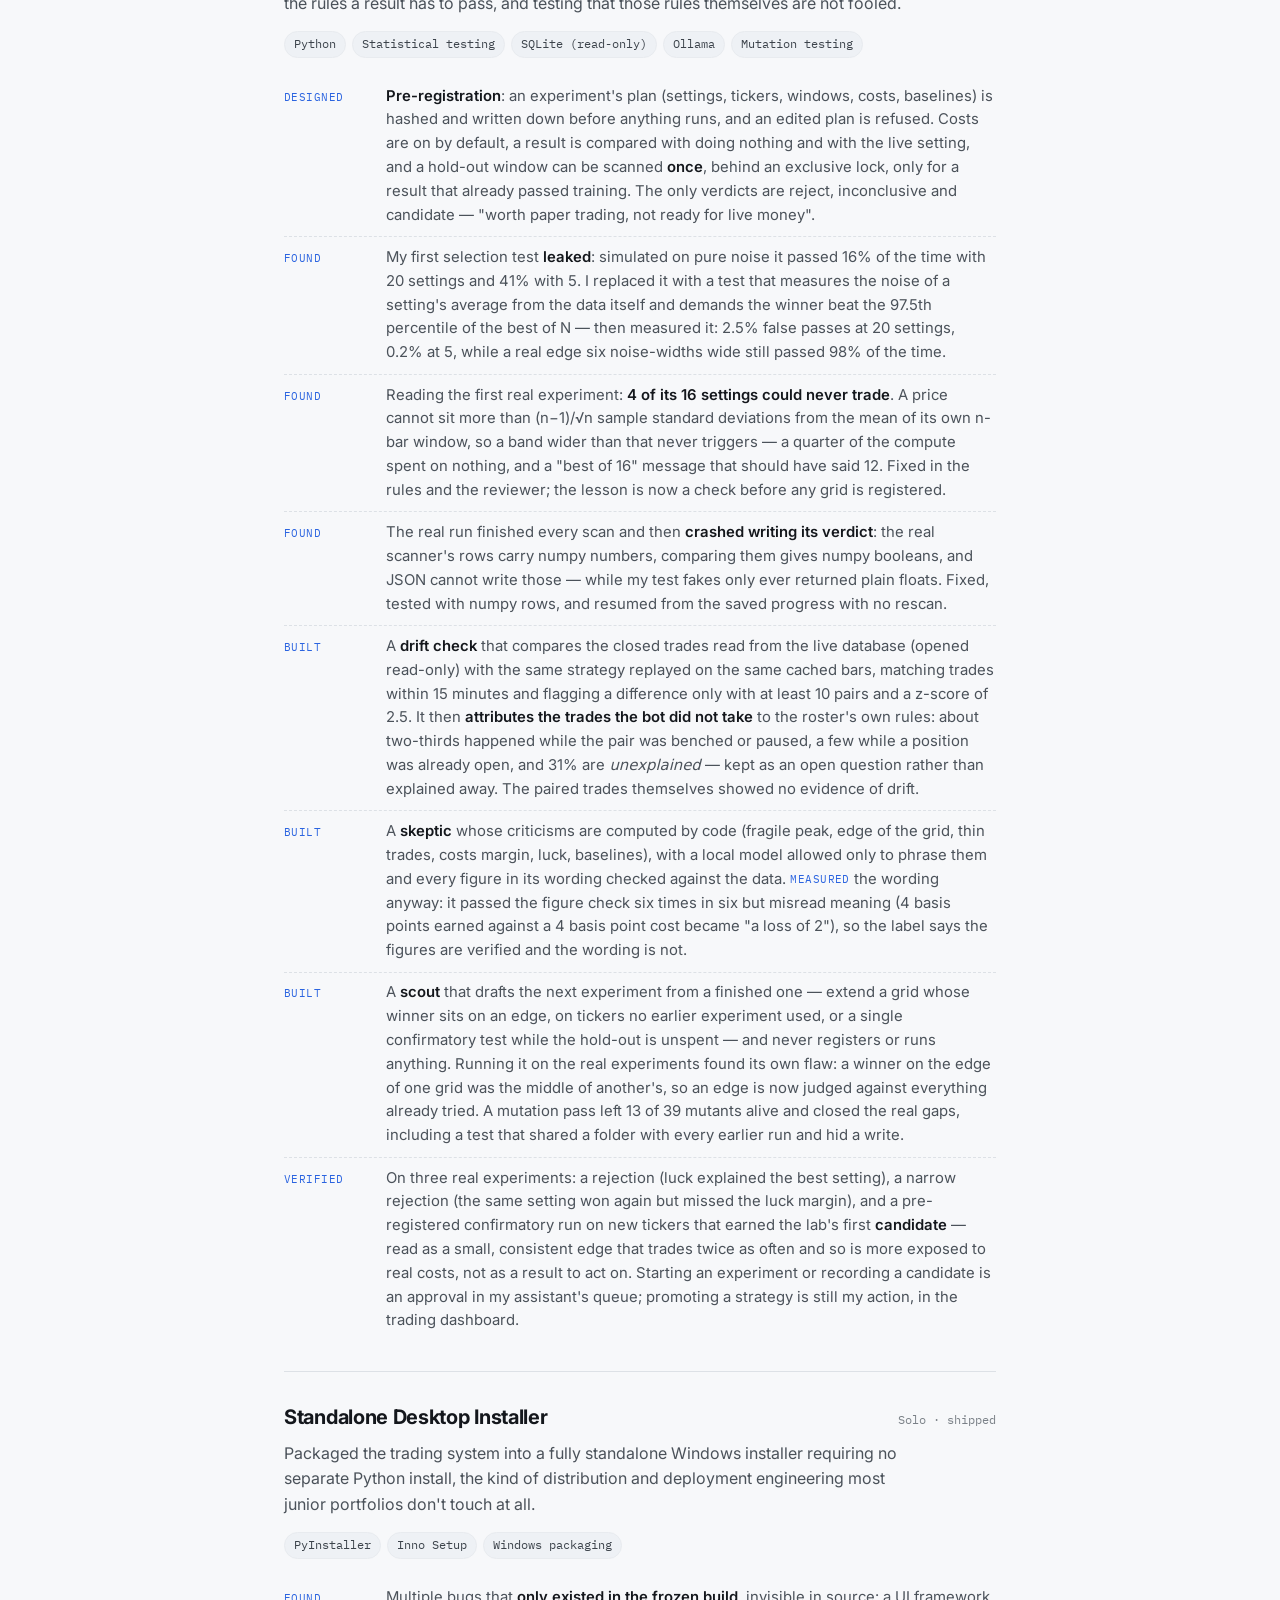
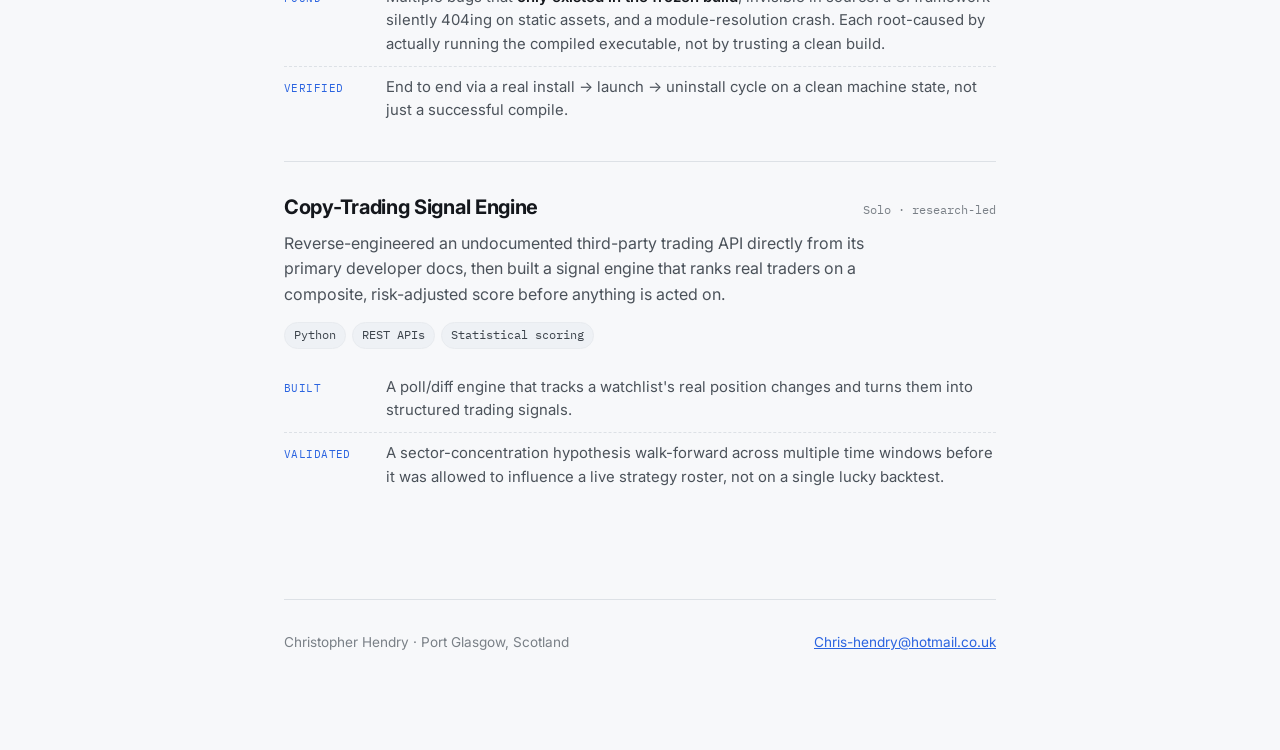
==== commit bc17231c: "Portfolio: Major Zero case study brought up to date, strategy lab case, home page major-zero.html: f" ====
--- a/backtester.html
+++ b/backtester.html
@@ -4,7 +4,7 @@
 <meta charset="utf-8">
 <meta name="viewport" content="width=device-width, initial-scale=1">
 <title>Backtester — Christopher Hendry</title>
-<meta name="description" content="A continuously-running multi-broker trading system, its shipped Windows installer, a copy-trading signal engine, and a LangGraph multi-agent daily briefing built on top of it.">
+<meta name="description" content="A continuously-running multi-broker trading system, its shipped Windows installer, a copy-trading signal engine, a LangGraph multi-agent daily briefing built on top of it, and a strategy lab where agents propose and measure and a person promotes.">
 <link rel="stylesheet" href="styles.css">
 </head>
 <body>
@@ -15,6 +15,7 @@
     <a href="backtester.html" class="active">Backtester</a>
     <a href="sentrywatch.html">Sentrywatch</a>
     <a href="docs-assistant.html">docs-assistant</a>
+    <a href="major-zero.html">Major Zero</a>
     <a href="mobile-app.html">Mobile App</a>
     <a href="widget.html">Widget</a>
     <a href="games-development.html">Games Development</a>
@@ -91,6 +92,27 @@
 
     <div class="case">
       <div class="case-head">
+        <h3>Strategy Lab: Agents That Propose and Measure, a Person Promotes</h3>
+        <span class="kind">Solo · pre-registered experiments, read-only toward the live system</span>
+      </div>
+      <p class="summary">Research tooling for improving the live system's strategies where the agents can never write to it: they propose experiments and measure them on cached data, off-hours and at low priority, and a person decides what is promoted. It is built around one problem — any search that keeps the winner overfits — so most of the work is the rules a result has to pass, and testing that those rules themselves are not fooled.</p>
+      <div class="stack">
+        <span>Python</span><span>Statistical testing</span><span>SQLite (read-only)</span><span>Ollama</span><span>Mutation testing</span>
+      </div>
+      <ul class="log">
+        <li><span class="tag">Designed</span><p><strong>Pre-registration</strong>: an experiment's plan (settings, tickers, windows, costs, baselines) is hashed and written down before anything runs, and an edited plan is refused. Costs are on by default, a result is compared with doing nothing and with the live setting, and a hold-out window can be scanned <strong>once</strong>, behind an exclusive lock, only for a result that already passed training. The only verdicts are reject, inconclusive and candidate — "worth paper trading, not ready for live money".</p></li>
+        <li><span class="tag">Found</span><p>My first selection test <strong>leaked</strong>: simulated on pure noise it passed 16% of the time with 20 settings and 41% with 5. I replaced it with a test that measures the noise of a setting's average from the data itself and demands the winner beat the 97.5th percentile of the best of N — then measured it: 2.5% false passes at 20 settings, 0.2% at 5, while a real edge six noise-widths wide still passed 98% of the time.</p></li>
+        <li><span class="tag">Found</span><p>Reading the first real experiment: <strong>4 of its 16 settings could never trade</strong>. A price cannot sit more than (n−1)/√n sample standard deviations from the mean of its own n-bar window, so a band wider than that never triggers — a quarter of the compute spent on nothing, and a "best of 16" message that should have said 12. Fixed in the rules and the reviewer; the lesson is now a check before any grid is registered.</p></li>
+        <li><span class="tag">Found</span><p>The real run finished every scan and then <strong>crashed writing its verdict</strong>: the real scanner's rows carry numpy numbers, comparing them gives numpy booleans, and JSON cannot write those — while my test fakes only ever returned plain floats. Fixed, tested with numpy rows, and resumed from the saved progress with no rescan.</p></li>
+        <li><span class="tag">Built</span><p>A <strong>drift check</strong> that compares the closed trades read from the live database (opened read-only) with the same strategy replayed on the same cached bars, matching trades within 15 minutes and flagging a difference only with at least 10 pairs and a z-score of 2.5. It then <strong>attributes the trades the bot did not take</strong> to the roster's own rules: about two-thirds happened while the pair was benched or paused, a few while a position was already open, and 31% are <em>unexplained</em> — kept as an open question rather than explained away. The paired trades themselves showed no evidence of drift.</p></li>
+        <li><span class="tag">Built</span><p>A <strong>skeptic</strong> whose criticisms are computed by code (fragile peak, edge of the grid, thin trades, costs margin, luck, baselines), with a local model allowed only to phrase them and every figure in its wording checked against the data. <span class="tag">Measured</span> the wording anyway: it passed the figure check six times in six but misread meaning (4 basis points earned against a 4 basis point cost became "a loss of 2"), so the label says the figures are verified and the wording is not.</p></li>
+        <li><span class="tag">Built</span><p>A <strong>scout</strong> that drafts the next experiment from a finished one — extend a grid whose winner sits on an edge, on tickers no earlier experiment used, or a single confirmatory test while the hold-out is unspent — and never registers or runs anything. Running it on the real experiments found its own flaw: a winner on the edge of one grid was the middle of another's, so an edge is now judged against everything already tried. A mutation pass left 13 of 39 mutants alive and closed the real gaps, including a test that shared a folder with every earlier run and hid a write.</p></li>
+        <li><span class="tag">Verified</span><p>On three real experiments: a rejection (luck explained the best setting), a narrow rejection (the same setting won again but missed the luck margin), and a pre-registered confirmatory run on new tickers that earned the lab's first <strong>candidate</strong> — read as a small, consistent edge that trades twice as often and so is more exposed to real costs, not as a result to act on. Starting an experiment or recording a candidate is an approval in my assistant's queue; promoting a strategy is still my action, in the trading dashboard.</p></li>
+      </ul>
+    </div>
+
+    <div class="case">
+      <div class="case-head">
         <h3>Standalone Desktop Installer</h3>
         <span class="kind">Solo · shipped</span>
       </div>
